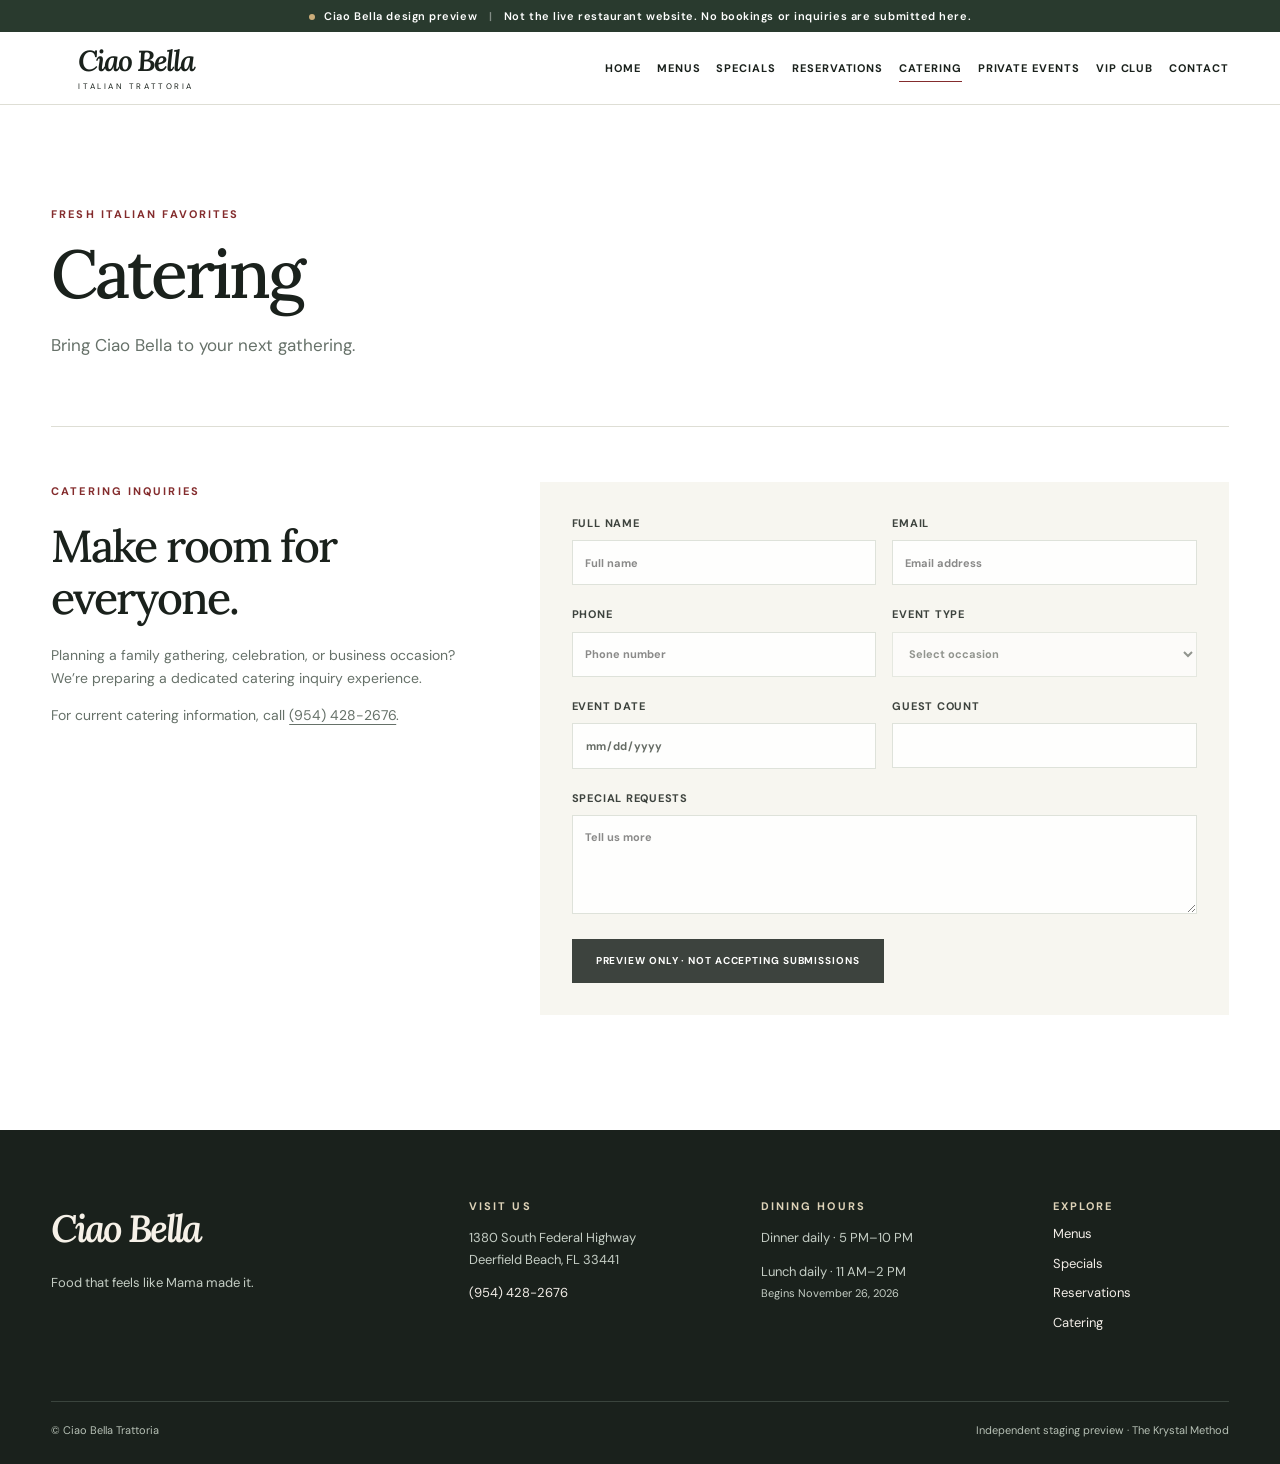
==== site/catering.html @ 4e765144 "Build independent Ciao Bella staging website with approved Code Red content" ====
<!doctype html>
<html lang="en"><head><meta charset="utf-8"><meta name="viewport" content="width=device-width, initial-scale=1">
<meta name="robots" content="noindex,nofollow,noarchive"><meta name="theme-color" content="#18211b">
<meta name="description" content="Preview of Ciao Bella catering inquiries."><title>Catering | Ciao Bella Trattoria · Staging</title>
<link rel="preconnect" href="https://fonts.googleapis.com"><link rel="preconnect" href="https://fonts.gstatic.com" crossorigin>
<link href="https://fonts.googleapis.com/css2?family=Lora:wght@400;500;600;700&family=DM+Sans:wght@400;500;600;700&display=swap" rel="stylesheet">
<link rel="stylesheet" href="styles.css"><script src="app.js" defer></script></head>
<body>
<div class="preview"><span class="dot" aria-hidden="true"></span> Ciao Bella design preview <span class="preview-split">|</span> Not the live restaurant website. No bookings or inquiries are submitted here.</div>
<header class="header"><div class="header-inner">
<a class="brand" href="index.html" aria-label="Ciao Bella Trattoria home"><span class="brand-script">Ciao Bella</span><span class="brand-rule">ITALIAN TRATTORIA</span></a>
<button class="nav-toggle" aria-expanded="false" aria-controls="site-navigation" aria-label="Open navigation"><span></span><span></span><span></span></button>
<nav id="site-navigation" class="nav" aria-label="Main navigation"><a class="" href="index.html" >Home</a><a class="" href="menus.html" >Menus</a><a class="" href="specials.html" >Specials</a><a class="" href="reservations.html" >Reservations</a><a class="active" href="catering.html" aria-current="page">Catering</a><a class="" href="events.html" >Private Events</a><a class="" href="vip.html" >VIP Club</a><a class="" href="contact.html" >Contact</a></nav></div></header>
<main id="main"><section class="page-hero container"><div class="eyebrow">FRESH ITALIAN FAVORITES</div><h1>Catering</h1><p>Bring Ciao Bella to your next gathering.</p></section><section class="container layout-form section-small"><div><div class="eyebrow">CATERING INQUIRIES</div><h2>Make room for everyone.</h2><p>Planning a family gathering, celebration, or business occasion? We’re preparing a dedicated catering inquiry experience.</p><p>For current catering information, call <a href="tel:+19544282676">(954) 428-2676</a>.</p></div><form class="demo-form" aria-label="Catering preview form" onsubmit="return false"><fieldset disabled><div class="form-row"><label>Full name<input placeholder="Full name" autocomplete="off"></label><label>Email<input type="email" placeholder="Email address"></label></div><div class="form-row"><label>Phone<input type="tel" placeholder="Phone number"></label><label>Event type<select><option>Select occasion</option></select></label></div><div class="form-row"><label>Event date<input type="date"></label><label>Guest count<input type="number"></label></div><label>Special requests<textarea rows="4" placeholder="Tell us more"></textarea></label><button class="btn btn-dark" type="button">Preview only · Not accepting submissions</button></fieldset></form></section></main>
<footer class="footer"><div class="footer-main container">
<div class="footer-brand"><div class="brand-script">Ciao Bella</div><p>Food that feels like Mama made it.</p></div>
<div><div class="eyebrow light">VISIT US</div><address>1380 South Federal Highway<br>Deerfield Beach, FL 33441</address><a href="tel:+19544282676">(954) 428-2676</a></div>
<div><div class="eyebrow light">DINING HOURS</div><p>Dinner daily · 5 PM–10 PM</p><p>Lunch daily · 11 AM–2 PM<br><small>Begins November 26, 2026</small></p></div>
<div><div class="eyebrow light">EXPLORE</div><a href="menus.html">Menus</a><a href="specials.html">Specials</a><a href="reservations.html">Reservations</a><a href="catering.html">Catering</a></div>
</div><div class="footer-bottom container"><span>© Ciao Bella Trattoria</span><span>Independent staging preview · The Krystal Method</span></div></footer>
</body></html>
---- site/styles.css ----
:root{--ink:#1a211c;--muted:#667169;--cream:#f7f6f0;--white:#fff;--wine:#842c2d;--olive:#3a5947;--line:#deded5;--serif:"Lora",Georgia,serif;--sans:"DM Sans",Arial,sans-serif}*{box-sizing:border-box}html{scroll-behavior:smooth}body{margin:0;color:var(--ink);background:var(--white);font:16px/1.65 var(--sans);-webkit-font-smoothing:antialiased}a{color:inherit;text-underline-offset:4px}button,input,select,textarea{font:inherit}button{cursor:pointer}a:focus-visible,button:focus-visible,input:focus-visible,select:focus-visible,textarea:focus-visible{outline:3px solid var(--wine);outline-offset:3px}.container{width:min(1200px,calc(100% - 8vw));margin-inline:auto}.preview{background:#293a2e;color:#fff;text-align:center;padding:7px 18px;font-size:11px;font-weight:600;letter-spacing:.05em}.dot{display:inline-block;vertical-align:middle;width:6px;height:6px;border-radius:50%;background:#cbad7a;margin-right:6px}.preview-split{opacity:.42;margin:0 8px}.header{position:sticky;top:0;background:rgba(255,255,255,.97);z-index:20;border-bottom:1px solid var(--line);backdrop-filter:blur(12px)}.header-inner{margin:0 auto;padding:14px 4vw;max-width:1500px;display:flex;gap:36px;align-items:center;justify-content:space-between}.brand{display:flex;min-width:170px;flex-direction:column;text-decoration:none;line-height:1;text-align:center}.brand-script{font-family:var(--serif);font-size:29px;font-style:italic;letter-spacing:-.07em;font-weight:600}.brand-rule{font-size:8px;letter-spacing:.32em;margin-top:7px}.nav{display:flex;align-items:center;justify-content:flex-end;gap:clamp(8px,1.25vw,22px)}.nav a{white-space:nowrap;font-size:11px;text-decoration:none;font-weight:700;text-transform:uppercase;letter-spacing:.085em;padding:8px 0;position:relative}.nav a:after{content:"";height:1px;background:var(--wine);position:absolute;bottom:3px;left:0;width:0;transition:width .2s}.nav a.active:after,.nav a:hover:after{width:100%}.nav-toggle{display:none;border:0;background:transparent;padding:9px}.nav-toggle span{display:block;height:2px;width:24px;background:var(--ink);margin:5px}.eyebrow{font-size:11px;font-weight:700;letter-spacing:.19em;text-transform:uppercase;color:var(--wine)}.eyebrow.light{color:#ded3b8}.tiny-line{display:inline-block;width:25px;border-top:1px solid var(--wine);margin:0 9px 4px 0}h1,h2,h3,p{margin-top:0}h1,h2,h3{font-family:var(--serif);font-weight:500;letter-spacing:-.045em;line-height:1.15}h1{font-size:clamp(44px,5.3vw,86px)}h2{font-size:clamp(32px,3.5vw,51px)}h3{font-size:clamp(21px,2vw,31px)}p{color:var(--muted)}.hero{background:var(--cream);overflow:hidden}.hero-inner{min-height:655px;display:grid;grid-template-columns:1.05fr .95fr;align-items:stretch}.hero-copy{padding:125px 48px 105px 0;display:flex;align-items:flex-start;flex-direction:column;justify-content:center}.hero h1{max-width:720px;margin:30px 0 20px}.hero h1 em{font-weight:400;color:var(--wine)}.hero-lede{font-family:var(--serif);font-size:18px}.buttons{display:flex;flex-wrap:wrap;gap:12px;margin-top:24px}.btn{display:inline-flex;align-items:center;justify-content:space-between;gap:30px;min-height:50px;padding:13px 23px;font-weight:700;font-size:11px;letter-spacing:.09em;text-transform:uppercase;text-decoration:none;border:1px solid transparent;transition:transform .2s,background .2s,color .2s}.btn:hover{transform:translateY(-2px)}.btn-dark{background:var(--ink);color:white}.btn-dark:hover{background:var(--wine)}.btn-outline{border-color:var(--ink);color:var(--ink);background:transparent}.btn-outline:hover{background:var(--ink);color:white}.btn-text{padding-left:0;border-bottom:1px solid var(--wine);min-height:auto;color:var(--wine)}.btn-cream{color:var(--ink);background:var(--cream)}.hero-note{font-size:12px;margin-top:42px;letter-spacing:.04em}.hero-art{background:var(--olive);position:relative;display:grid;place-items:center;padding:56px 48px;min-height:560px;color:#f1e9d5}.hero-frame{height:90%;max-height:570px;width:100%;border:1px solid rgba(246,233,210,.48);outline:1px solid rgba(246,233,210,.3);outline-offset:11px;display:flex;flex-direction:column;justify-content:space-between;align-items:center;padding:26px 16px;text-align:center}.frame-top,.frame-bottom{font-size:10px;font-weight:600;letter-spacing:.3em}.frame-bottom{letter-spacing:.16em}.frame-bottom span{padding:0 8px}.hero-type{font-family:var(--serif);font-size:clamp(60px,7vw,105px);font-weight:400;line-height:.92;letter-spacing:-.09em}.hero-type em{font-weight:400;color:#e4d1b1}.art-side{position:absolute;bottom:29px;right:18px;font-size:9px;letter-spacing:.24em;writing-mode:vertical-rl}.section{padding-block:105px}.section-small{padding-block:55px 115px}.section-heading{display:flex;align-items:end;justify-content:space-between;gap:25px;margin-bottom:45px}.section-heading h2{margin:11px 0 0}.section-heading p{max-width:270px;font-size:14px;margin:0 0 8px}.signature-grid{display:grid;grid-template-columns:repeat(5,1fr);border-top:1px solid var(--line);border-bottom:1px solid var(--line)}.signature-tile{min-height:220px;padding:30px 22px 24px;border-right:1px solid var(--line)}.signature-tile:first-child{padding-left:0}.signature-tile:last-child{border-right:0}.tile-no{color:var(--wine);font:500 12px var(--serif);margin-bottom:35px}.signature-tile h3{font-size:23px}.signature-tile p{font-size:13px;line-height:1.65}.section-action{margin-top:28px}.sand{background:var(--cream)}.promo-grid{display:grid;grid-template-columns:1.4fr 1fr 1fr;gap:16px}.promo-feature{grid-row:span 2;min-height:430px;background:var(--ink);color:#faf3e6;padding:52px;display:flex;flex-direction:column;justify-content:end;position:relative}.promo-feature:before{content:"";position:absolute;top:30px;left:30px;right:30px;height:1px;background:#6b756c}.promo-feature h3{font-size:clamp(40px,4vw,66px);margin:15px 0}.promo-feature p{color:#e4e3dc}.promo-feature .eyebrow{color:#bda783}.promo-card{min-height:208px;padding:28px;border:1px solid #e3e0d6;background:#fff;display:flex;flex-direction:column}.promo-card h3{font-size:26px;margin:13px 0}.promo-card p{font-size:13px}.inline-link{display:inline-flex;align-items:center;gap:6px;text-decoration:none;border-bottom:1px solid currentColor;width:max-content;max-width:100%;font-size:12px;font-weight:700;margin-top:auto;padding-bottom:5px}.promo-feature .inline-link{color:#f5debd}.price{font:600 27px var(--serif);color:var(--wine)}.reserve-split{display:grid;grid-template-columns:1fr 1fr;gap:80px}.split-copy h2{margin:18px 0}.split-copy p{max-width:430px}.border-left{border-left:1px solid var(--line);padding-left:80px}.closing{background:var(--wine);color:white;text-align:center;padding:105px 0}.closing h2{font-size:clamp(40px,5vw,70px);margin:18px auto}.closing p{color:#f3e6df}.closing .btn{margin-top:17px}.footer{background:var(--ink);color:#f6f1e8}.footer-main{padding:67px 0 60px;display:grid;grid-template-columns:1.5fr 1fr 1fr .7fr;gap:40px}.footer-main p,.footer-main address{font-size:13px;color:#c5cec5;font-style:normal;margin:12px 0}.footer-main a{display:block;color:#f2ede7;text-decoration:none;font-size:13px;margin:8px 0}.footer-brand .brand-script{font-size:38px}.footer-bottom{border-top:1px solid #3a443d;padding:19px 0 25px;display:flex;justify-content:space-between;gap:15px;color:#b6c0b5;font-size:11px}.footer small{font-size:11px}.page-hero{padding-top:100px;padding-bottom:50px;border-bottom:1px solid var(--line)}.page-hero h1{margin:12px 0 18px}.page-hero p{max-width:670px;font-size:17px}.tabs{display:flex;gap:12px;flex-wrap:wrap;border-bottom:1px solid var(--line);margin-bottom:40px}.tab{background:none;border:none;padding:15px 20px 20px;font-weight:700;font-size:12px;letter-spacing:.06em;color:var(--muted);border-bottom:2px solid transparent}.tab.selected{border-color:var(--wine);color:var(--wine)}.menu-panel{display:none}.menu-panel.is-active{display:block}.menu-panel-heading{display:flex;justify-content:space-between;align-items:end;border-bottom:1px solid var(--line);gap:20px;padding-bottom:18px}.menu-panel-heading h2{margin:0}.menu-panel-heading span{color:var(--muted);font-size:12px}.menu-list{display:grid;grid-template-columns:1fr 1fr;gap:0 55px}.menu-item{padding:24px 0;border-bottom:1px solid var(--line);display:flex;gap:16px;justify-content:space-between}.menu-item h3{font-size:23px;margin:0 0 6px}.menu-item p{font-size:12px;margin:0}.menu-item strong{white-space:nowrap;font:600 18px var(--serif);color:var(--wine)}.menu-footer{background:var(--cream);margin-top:44px;padding:25px 30px}.menu-footer p{font-size:13px;margin:4px 0}.content-note{font-size:11px;color:var(--muted);padding:20px 0}.detail-grid{display:grid;grid-template-columns:1fr 1fr;gap:20px}.detail-card{background:var(--cream);padding:44px;min-height:350px;scroll-margin-top:120px}.detail-card h2{margin:19px 0 26px}.prices div{display:flex;justify-content:space-between;gap:25px;padding:13px 0;border-bottom:1px solid var(--line);font-size:14px}.prices b{font-family:var(--serif);font-size:17px;white-space:nowrap;color:var(--wine)}.huge-price{font:600 58px var(--serif);color:var(--wine)}.card-foot{font-size:13px;margin-top:24px}.layout-form{display:grid;grid-template-columns:.75fr 1.25fr;gap:75px}.layout-form h2{margin:20px 0}.layout-form p{font-size:14px}.demo-form{background:var(--cream);padding:32px}.demo-form fieldset{border:0;padding:0;margin:0}.form-row{display:grid;grid-template-columns:1fr 1fr;gap:16px}.demo-form label{display:block;font-size:11px;text-transform:uppercase;font-weight:700;letter-spacing:.07em;margin-bottom:20px}.demo-form input,.demo-form select,.demo-form textarea{width:100%;background:white;border:1px solid #d9ded6;margin-top:8px;padding:12px;min-height:45px;border-radius:0;color:#4b524b}.demo-form fieldset[disabled]{opacity:.84}.demo-form .btn{font-size:10px;min-height:40px}.vip-wrap{display:grid;grid-template-columns:.8fr 1.2fr;gap:80px}.vip-price{background:var(--olive);color:white;padding:55px 45px}.vip-price p{color:#e0e8dd}.vip-price .eyebrow{color:#e8cdb8}.vip-number{font:600 70px var(--serif);margin:24px 0}.vip-number span{font:400 20px var(--sans)}.benefit-list{list-style:none;padding:0;margin:23px 0 30px}.benefit-list li{padding:16px 0;border-bottom:1px solid var(--line)}.benefit-list li:before{content:"✦";color:var(--wine);padding-right:14px}.contact-wrap{display:grid;grid-template-columns:1fr 1fr;gap:70px}.contact-block{padding:35px;border:1px solid var(--line)}.contact-block h2{margin:16px 0}.contact-block p{margin-bottom:20px}.contact-hours{margin-top:36px}
@media(max-width:1200px){.nav{gap:12px}.nav a{font-size:10px}.brand{min-width:130px}.header-inner{gap:24px}.signature-grid{grid-template-columns:repeat(3,1fr)}.signature-tile:nth-child(3){border-right:0}.signature-tile:nth-child(n+4){border-top:1px solid var(--line)}.signature-tile:nth-child(4){padding-left:0}}
@media(max-width:970px){.nav-toggle{display:block}.nav{display:none;position:absolute;top:100%;left:0;right:0;background:white;border-bottom:1px solid var(--line);padding:18px 5vw 26px;flex-direction:column;align-items:stretch;gap:0;box-shadow:0 18px 30px #0001}.nav.open{display:flex}.nav a{font-size:13px;padding:11px 0}.header-inner{min-height:75px}.hero-inner{grid-template-columns:1fr 1fr;min-height:560px}.hero-copy{padding:70px 30px 75px 0}.hero-art{padding:42px}.hero-type{font-size:75px}.promo-grid{grid-template-columns:1fr 1fr}.promo-feature{grid-row:span 2}.reserve-split{gap:40px}.border-left{padding-left:40px}.footer-main{grid-template-columns:1fr 1fr}.layout-form{gap:35px}}
@media(max-width:680px){.container{width:calc(100% - 40px)}.preview{font-size:10px;line-height:1.4}.preview-split{margin:0 3px}.header-inner{padding:12px 20px}.hero-inner{display:flex;flex-direction:column}.hero-copy{padding:72px 0 56px}.hero h1{font-size:clamp(42px,11vw,67px)}.hero-art{min-height:370px;padding:40px 46px}.hero-frame{min-height:300px}.hero-type{font-size:72px}.art-side{right:8px}.section{padding:67px 0}.section-small{padding:35px 0 70px}.section-heading{align-items:start;flex-direction:column;gap:12px;margin-bottom:28px}.signature-grid{grid-template-columns:1fr 1fr}.signature-tile{min-height:180px;padding:20px 16px}.signature-tile:first-child{padding-left:16px}.signature-tile:nth-child(odd){border-right:1px solid var(--line)}.signature-tile:nth-child(even){border-right:0}.signature-tile:nth-child(n+3){border-top:1px solid var(--line)}.signature-tile:nth-child(4){padding-left:16px}.signature-tile h3{font-size:20px}.tile-no{margin-bottom:18px}.promo-grid,.reserve-split,.detail-grid,.layout-form,.vip-wrap,.contact-wrap{grid-template-columns:1fr;gap:18px}.promo-feature{grid-row:auto;min-height:330px;padding:35px}.promo-card{min-height:185px}.border-left{border-left:0;border-top:1px solid var(--line);padding:45px 0 0}.reserve-split{gap:50px}.footer-main{grid-template-columns:1fr 1fr;gap:25px;padding:48px 0}.footer-brand{grid-column:span 2}.footer-bottom{flex-direction:column}.page-hero{padding:60px 0 35px}.page-hero h1{font-size:51px}.page-hero p{font-size:15px}.tabs{gap:0}.tab{padding:12px 8px;font-size:10px}.menu-panel-heading{align-items:start;flex-direction:column}.menu-list{grid-template-columns:1fr}.detail-card{padding:27px;min-height:270px}.form-row{grid-template-columns:1fr;gap:0}.demo-form{padding:22px}.vip-price{padding:36px 30px}.contact-block{padding:25px}.closing{padding:75px 0}}
@media(prefers-reduced-motion:reduce){*,*:before,*:after{scroll-behavior:auto!important;transition:none!important}}
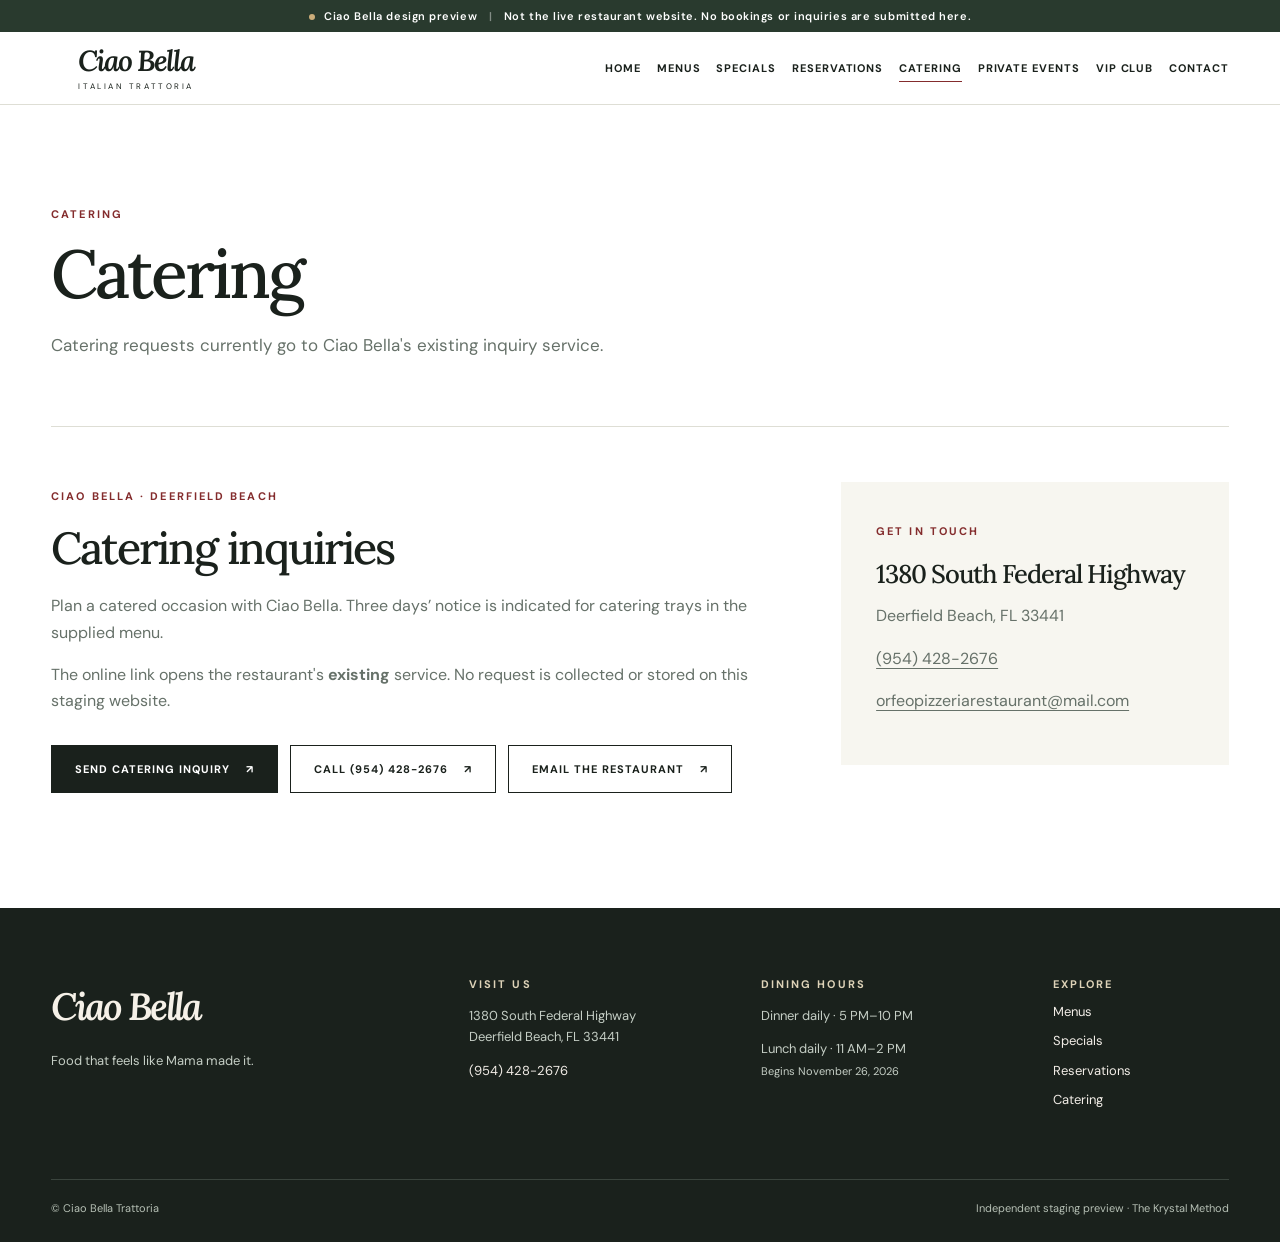
==== commit 55316d0e: "P0 prelaunch: complete menu categories from supplied files and replace demo forms with live service " ====
--- a/site/catering.html
+++ b/site/catering.html
@@ -1,17 +1,27 @@
 <!doctype html>
 <html lang="en"><head><meta charset="utf-8"><meta name="viewport" content="width=device-width, initial-scale=1">
-<meta name="robots" content="noindex,nofollow,noarchive"><meta name="theme-color" content="#18211b">
-<meta name="description" content="Preview of Ciao Bella catering inquiries."><title>Catering | Ciao Bella Trattoria · Staging</title>
+<meta name="robots" content="noindex,follow,noarchive"><meta name="theme-color" content="#18211b">
+<meta name="description" content="Explore catering information for Ciao Bella Italian Trattoria in Deerfield Beach, Florida. Contact the restaurant for details."><title>Italian Catering in Deerfield Beach | Ciao Bella Trattoria</title>
 <link rel="preconnect" href="https://fonts.googleapis.com"><link rel="preconnect" href="https://fonts.gstatic.com" crossorigin>
 <link href="https://fonts.googleapis.com/css2?family=Lora:wght@400;500;600;700&family=DM+Sans:wght@400;500;600;700&display=swap" rel="stylesheet">
-<link rel="stylesheet" href="styles.css"><script src="app.js" defer></script></head>
+<link rel="stylesheet" href="styles.css"><script src="app.js" defer></script>
+<meta property="og:site_name" content="Ciao Bella Italian Trattoria"><meta property="og:type" content="website"><meta property="og:locale" content="en_US">
+<meta property="og:title" content="Italian Catering in Deerfield Beach | Ciao Bella Trattoria"><meta property="og:description" content="Explore catering information for Ciao Bella Italian Trattoria in Deerfield Beach, Florida. Contact the restaurant for details.">
+<meta property="og:url" content="https://krystal929-afk.github.io/Ciao-Bella/catering.html"><meta property="og:image" content="https://krystal929-afk.github.io/Ciao-Bella/assets/3640.png">
+<meta property="og:image:alt" content="Ciao Bella Italian Trattoria official logo">
+<meta name="twitter:card" content="summary_large_image"><link rel="icon" type="image/png" href="assets/3640.png">
+
+</head>
 <body>
 <div class="preview"><span class="dot" aria-hidden="true"></span> Ciao Bella design preview <span class="preview-split">|</span> Not the live restaurant website. No bookings or inquiries are submitted here.</div>
 <header class="header"><div class="header-inner">
 <a class="brand" href="index.html" aria-label="Ciao Bella Trattoria home"><span class="brand-script">Ciao Bella</span><span class="brand-rule">ITALIAN TRATTORIA</span></a>
 <button class="nav-toggle" aria-expanded="false" aria-controls="site-navigation" aria-label="Open navigation"><span></span><span></span><span></span></button>
 <nav id="site-navigation" class="nav" aria-label="Main navigation"><a class="" href="index.html" >Home</a><a class="" href="menus.html" >Menus</a><a class="" href="specials.html" >Specials</a><a class="" href="reservations.html" >Reservations</a><a class="active" href="catering.html" aria-current="page">Catering</a><a class="" href="events.html" >Private Events</a><a class="" href="vip.html" >VIP Club</a><a class="" href="contact.html" >Contact</a></nav></div></header>
-<main id="main"><section class="page-hero container"><div class="eyebrow">FRESH ITALIAN FAVORITES</div><h1>Catering</h1><p>Bring Ciao Bella to your next gathering.</p></section><section class="container layout-form section-small"><div><div class="eyebrow">CATERING INQUIRIES</div><h2>Make room for everyone.</h2><p>Planning a family gathering, celebration, or business occasion? We’re preparing a dedicated catering inquiry experience.</p><p>For current catering information, call <a href="tel:+19544282676">(954) 428-2676</a>.</p></div><form class="demo-form" aria-label="Catering preview form" onsubmit="return false"><fieldset disabled><div class="form-row"><label>Full name<input placeholder="Full name" autocomplete="off"></label><label>Email<input type="email" placeholder="Email address"></label></div><div class="form-row"><label>Phone<input type="tel" placeholder="Phone number"></label><label>Event type<select><option>Select occasion</option></select></label></div><div class="form-row"><label>Event date<input type="date"></label><label>Guest count<input type="number"></label></div><label>Special requests<textarea rows="4" placeholder="Tell us more"></textarea></label><button class="btn btn-dark" type="button">Preview only · Not accepting submissions</button></fieldset></form></section></main>
+<main id="main"><section class="page-hero container"><div class="eyebrow">CATERING</div><h1>Catering</h1><p>Catering requests currently go to Ciao Bella's existing inquiry service.</p></section>
+<section class="container section-small cb-service-route"><div><span class="eyebrow">CIAO BELLA · DEERFIELD BEACH</span><h2>Catering inquiries</h2><p>Plan a catered occasion with Ciao Bella. Three days’ notice is indicated for catering trays in the supplied menu.</p>
+<p>The online link opens the restaurant's <strong>existing</strong> service. No request is collected or stored on this staging website.</p><div class="buttons"><a class="btn btn-dark" href="https://ciaobellatrattoria.com/catering?destination=catering&amp;promotion=catering&amp;source=pop_up&amp;spot_id=344525" target="_blank" rel="noopener noreferrer">Send catering inquiry<span aria-hidden="true">↗</span></a><a class="btn btn-outline" href="tel:+19544282676">Call (954) 428-2676<span aria-hidden="true">↗</span></a><a class="btn btn-outline" href="mailto:orfeopizzeriarestaurant@mail.com">Email the restaurant<span aria-hidden="true">↗</span></a></div></div>
+<div class="cb-service-info"><span class="eyebrow">GET IN TOUCH</span><h3>1380 South Federal Highway</h3><p>Deerfield Beach, FL 33441</p><p><a href="tel:+19544282676">(954) 428-2676</a></p><p><a href="mailto:orfeopizzeriarestaurant@mail.com">orfeopizzeriarestaurant@mail.com</a></p></div></section></main>
 <footer class="footer"><div class="footer-main container">
 <div class="footer-brand"><div class="brand-script">Ciao Bella</div><p>Food that feels like Mama made it.</p></div>
 <div><div class="eyebrow light">VISIT US</div><address>1380 South Federal Highway<br>Deerfield Beach, FL 33441</address><a href="tel:+19544282676">(954) 428-2676</a></div>
--- a/site/styles.css
+++ b/site/styles.css
@@ -2,4 +2,53 @@
 @media(max-width:1200px){.nav{gap:12px}.nav a{font-size:10px}.brand{min-width:130px}.header-inner{gap:24px}.signature-grid{grid-template-columns:repeat(3,1fr)}.signature-tile:nth-child(3){border-right:0}.signature-tile:nth-child(n+4){border-top:1px solid var(--line)}.signature-tile:nth-child(4){padding-left:0}}
 @media(max-width:970px){.nav-toggle{display:block}.nav{display:none;position:absolute;top:100%;left:0;right:0;background:white;border-bottom:1px solid var(--line);padding:18px 5vw 26px;flex-direction:column;align-items:stretch;gap:0;box-shadow:0 18px 30px #0001}.nav.open{display:flex}.nav a{font-size:13px;padding:11px 0}.header-inner{min-height:75px}.hero-inner{grid-template-columns:1fr 1fr;min-height:560px}.hero-copy{padding:70px 30px 75px 0}.hero-art{padding:42px}.hero-type{font-size:75px}.promo-grid{grid-template-columns:1fr 1fr}.promo-feature{grid-row:span 2}.reserve-split{gap:40px}.border-left{padding-left:40px}.footer-main{grid-template-columns:1fr 1fr}.layout-form{gap:35px}}
 @media(max-width:680px){.container{width:calc(100% - 40px)}.preview{font-size:10px;line-height:1.4}.preview-split{margin:0 3px}.header-inner{padding:12px 20px}.hero-inner{display:flex;flex-direction:column}.hero-copy{padding:72px 0 56px}.hero h1{font-size:clamp(42px,11vw,67px)}.hero-art{min-height:370px;padding:40px 46px}.hero-frame{min-height:300px}.hero-type{font-size:72px}.art-side{right:8px}.section{padding:67px 0}.section-small{padding:35px 0 70px}.section-heading{align-items:start;flex-direction:column;gap:12px;margin-bottom:28px}.signature-grid{grid-template-columns:1fr 1fr}.signature-tile{min-height:180px;padding:20px 16px}.signature-tile:first-child{padding-left:16px}.signature-tile:nth-child(odd){border-right:1px solid var(--line)}.signature-tile:nth-child(even){border-right:0}.signature-tile:nth-child(n+3){border-top:1px solid var(--line)}.signature-tile:nth-child(4){padding-left:16px}.signature-tile h3{font-size:20px}.tile-no{margin-bottom:18px}.promo-grid,.reserve-split,.detail-grid,.layout-form,.vip-wrap,.contact-wrap{grid-template-columns:1fr;gap:18px}.promo-feature{grid-row:auto;min-height:330px;padding:35px}.promo-card{min-height:185px}.border-left{border-left:0;border-top:1px solid var(--line);padding:45px 0 0}.reserve-split{gap:50px}.footer-main{grid-template-columns:1fr 1fr;gap:25px;padding:48px 0}.footer-brand{grid-column:span 2}.footer-bottom{flex-direction:column}.page-hero{padding:60px 0 35px}.page-hero h1{font-size:51px}.page-hero p{font-size:15px}.tabs{gap:0}.tab{padding:12px 8px;font-size:10px}.menu-panel-heading{align-items:start;flex-direction:column}.menu-list{grid-template-columns:1fr}.detail-card{padding:27px;min-height:270px}.form-row{grid-template-columns:1fr;gap:0}.demo-form{padding:22px}.vip-price{padding:36px 30px}.contact-block{padding:25px}.closing{padding:75px 0}}
-@media(prefers-reduced-motion:reduce){*,*:before,*:after{scroll-behavior:auto!important;transition:none!important}}+@media(prefers-reduced-motion:reduce){*,*:before,*:after{scroll-behavior:auto!important;transition:none!important}}
+
+/* Mobile-first accessibility hardening. */
+.nav-toggle{min-width:48px;min-height:48px;display:none;align-items:center;justify-content:center;flex-direction:column}
+.menu-panel:focus-visible{outline:3px solid var(--wine);outline-offset:4px}
+.tab{min-height:44px}
+.menu-item{min-width:0}
+.menu-item h3,.menu-item p,.detail-card,.page-hero p{overflow-wrap:anywhere}
+@media(max-width:970px){
+ .nav-toggle{display:flex}
+ .nav a{min-height:44px;display:flex;align-items:center}
+ .nav.open{display:flex}
+}
+@media(max-width:680px){
+ .container{width:calc(100% - 40px)}
+ .footer-main a{min-height:40px;display:flex;align-items:center}
+ .form-row{grid-template-columns:minmax(0,1fr)}
+ .demo-form input,.demo-form select,.demo-form textarea{font-size:16px}
+ .demo-form .btn{min-height:44px;white-space:normal;overflow-wrap:anywhere}
+}
+@media(max-width:380px){
+ .page-hero h1{font-size:clamp(35px,12vw,51px)}
+ .tabs{gap:0}
+ .tab{padding-inline:8px}
+ .signature-grid{grid-template-columns:minmax(0,1fr) minmax(0,1fr)}
+}
+
+
+/* Pre-launch accessibility and complete HTML menu review */
+.menu-warning{font:12px/1.55 var(--sans);padding:11px 15px;background:#f7f2e8;color:#584739;border-left:3px solid var(--wine)}
+.menu-category-tabs{position:relative;overflow-x:auto;flex-wrap:nowrap;scrollbar-width:thin;gap:5px}
+.menu-category-tabs .tab{flex:0 0 auto;white-space:nowrap;padding:16px 19px;min-height:49px}
+.menu-panel[hidden]{display:none!important}
+.menu-subsection{margin:52px 0 34px;scroll-margin-top:135px}
+.menu-subsection-heading{border-bottom:1px solid #d4d3c8;display:flex;justify-content:space-between;align-items:end;gap:25px;padding-bottom:12px}
+.menu-subsection-heading h3{font:500 clamp(24px,3vw,34px)/1.2 var(--serif);margin:0}
+.menu-subsection-heading p{font-size:12px;max-width:360px;margin:0}
+.menu-item h4{font:500 clamp(18px,2vw,23px)/1.28 var(--serif);margin:0 0 5px;letter-spacing:-.025em}
+.menu-item strong{font-size:16px;text-align:right}
+.menu-item p{max-width:540px;font-size:13px}
+.menu-v{font:600 11px var(--sans);color:var(--olive);letter-spacing:0;vertical-align:middle}
+.menu-footer-actions{display:flex;gap:12px;flex-wrap:wrap;padding:27px 0}
+.cb-service-route{display:grid;grid-template-columns:1.3fr .7fr;gap:70px}
+.cb-service-route h2{margin:13px 0 20px}
+.cb-service-route .buttons{margin-top:30px}
+.cb-service-route .btn{white-space:normal;min-height:48px;gap:16px}
+.cb-service-info{background:var(--cream);padding:35px;height:max-content}
+.cb-service-info h3{margin:15px 0}
+.cb-service-info a{overflow-wrap:anywhere}
+@media(max-width:700px){.menu-subsection-heading{display:block}.menu-subsection-heading p{margin-top:10px}.menu-list{grid-template-columns:1fr}.cb-service-route{grid-template-columns:1fr;gap:30px}.menu-subsection{margin-top:30px}.menu-category-tabs .tab{padding:14px}.menu-item{padding:17px 0}.menu-item h4{font-size:19px}}
